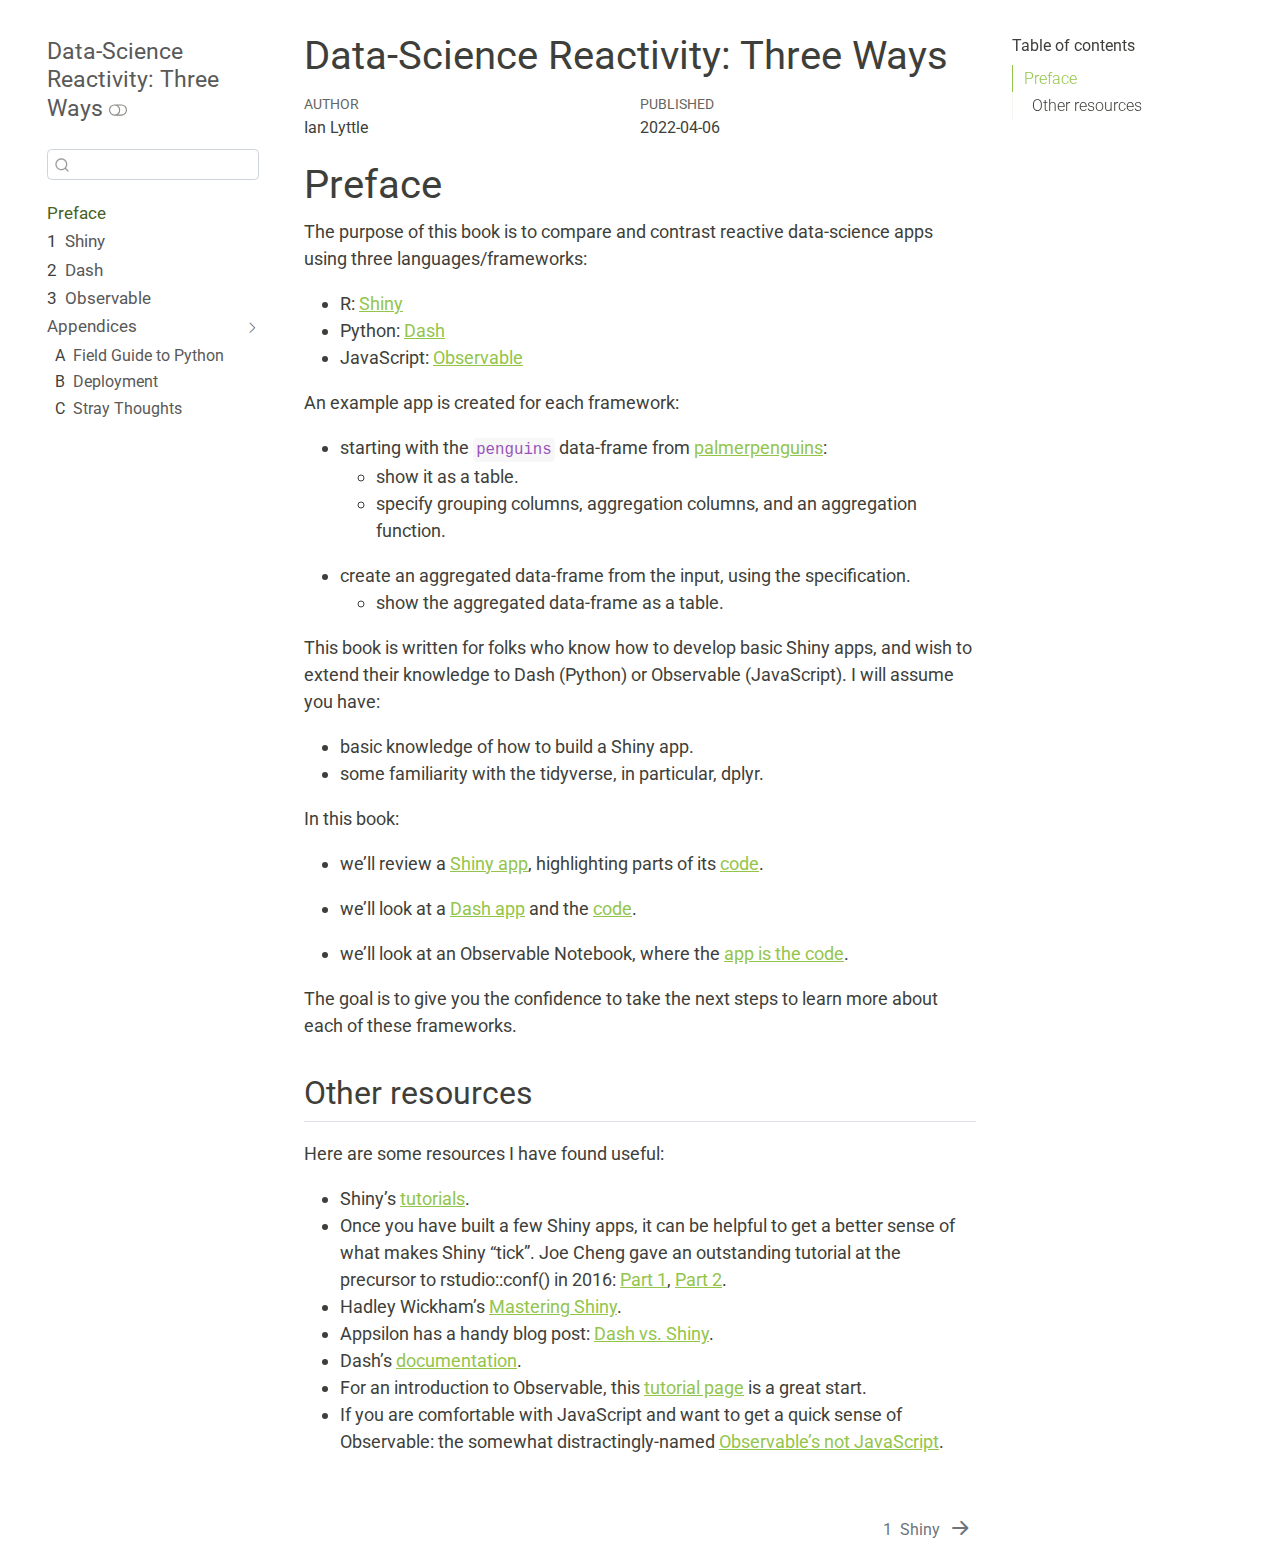
==== index.html @ ca19e988 "Deploying to gh-pages from @ ijlyttle/reactivity-three-ways-quarto@a96dbd3be775e55832cfa97b2960881d2" ====
<!DOCTYPE html>
<html xmlns="http://www.w3.org/1999/xhtml" lang="en" xml:lang="en"><head>
  <meta charset="utf-8">
  <meta name="generator" content="quarto-0.9.194">
  <meta name="viewport" content="width=device-width, initial-scale=1.0, user-scalable=yes">
  <meta name="author" content="Ian Lyttle">
  <title>Data-Science Reactivity: Three Ways</title>
  <style>
    code{white-space: pre-wrap;}
    span.smallcaps{font-variant: small-caps;}
    span.underline{text-decoration: underline;}
    div.column{display: inline-block; vertical-align: top; width: 50%;}
    div.hanging-indent{margin-left: 1.5em; text-indent: -1.5em;}
    ul.task-list{list-style: none;}
  </style>

  <script src="site_libs/quarto-nav/quarto-nav.js"></script>
  <script src="site_libs/quarto-nav/headroom.min.js"></script>
  <script src="site_libs/clipboard/clipboard.min.js"></script>
  <meta name="quarto:offset" content="./">
  <script src="site_libs/quarto-search/autocomplete.umd.js"></script>
  <script src="site_libs/quarto-search/fuse.min.js"></script>
  <script src="site_libs/quarto-search/quarto-search.js"></script>
  <link href="./shiny.html" rel="next">
  <script src="site_libs/quarto-html/quarto.js"></script>
  <script src="site_libs/quarto-html/popper.min.js"></script>
  <script src="site_libs/quarto-html/tippy.umd.min.js"></script>
  <script src="site_libs/quarto-html/anchor.min.js"></script>
  <link href="site_libs/quarto-html/tippy.css" rel="stylesheet">
  <link class="quarto-color-scheme" id="quarto-text-highlighting-styles" href="site_libs/quarto-html/quarto-syntax-highlighting.css" rel="stylesheet">
  <link class="quarto-color-scheme quarto-color-alternate" rel="prefetch" id="quarto-text-highlighting-styles" href="site_libs/quarto-html/quarto-syntax-highlighting-dark.css">
  <script src="site_libs/bootstrap/bootstrap.min.js"></script>
  <link href="site_libs/bootstrap/bootstrap-icons.css" rel="stylesheet">
  <link class="quarto-color-scheme" href="site_libs/bootstrap/bootstrap.min.css" rel="stylesheet">
  <link class="quarto-color-scheme quarto-color-alternate" rel="prefetch" href="site_libs/bootstrap/bootstrap-dark.min.css">
  <script id="quarto-search-options" type="application/json">{
    "location": "sidebar",
    "copy-button": false,
    "collapse-after": 3,
    "panel-placement": "start",
    "type": "textbox",
    "limit": 20,
    "language": {
      "search-no-results-text": "No results",
      "search-matching-documents-text": "matching documents",
      "search-copy-link-title": "Copy link to search",
      "search-hide-matches-text": "Hide additional matches",
      "search-more-match-text": "more match in this document",
      "search-more-matches-text": "more matches in this document",
      "search-clear-button-title": "Clear",
      "search-detached-cancel-button-title": "Cancel",
      "search-submit-button-title": "Submit"
    }
  }</script>
  <script>
    // wait for the DOM to finish loading, then run function
    window.addEventListener('DOMContentLoaded', (event) => {

      // we want to set some element styles depending on light-mode/dark-mode
      //   - the theme of the document depends on class 'alternate' being present
      //       true: dark-mode
      //       false: light-mode

      // see: https://developer.mozilla.org/en-US/docs/Web/API/MutationObserver/observe#examples
      // identify an element to observe
      const elementToObserve = document.querySelector(".quarto-color-scheme-toggle");

      // create a new instance of `MutationObserver` named `observer`,
      // passing it a callback function
      const observer = new MutationObserver(function() {

        // img elements with src attribute that end in '.svg'
        const selImageSvg = 'img[src$=".svg"]';

        // create a callback function for an element to change its style.filter
        const setFilter = (value) => {
          return (element) => element.style.filter = value;
        }


        let filter = 'invert(0%)';
        if (elementToObserve.classList.contains('alternate')) {
          // console.log('i am dark mode');
          filter = 'invert(100%)';
        }

        // apply filter to images
        document.querySelectorAll(selImageSvg).forEach(setFilter(filter));
      });

      // call `observe()` on that MutationObserver instance,
      // passing it the element to observe, and the options object
      observer.observe(elementToObserve, {attributeFilter: ['class']});

      // touch class to initiate observe event
      elementToObserve.classList = elementToObserve.classList;

    });
  </script>
  <!--[if lt IE 9]>
    <script src="//cdnjs.cloudflare.com/ajax/libs/html5shiv/3.7.3/html5shiv-printshiv.min.js"></script>
  <![endif]-->
</head>
<body class="floating">
<div id="quarto-search-results"></div>
  <header id="quarto-header" class="headroom fixed-top">
  <nav class="quarto-secondary-nav" data-bs-toggle="collapse" data-bs-target="#quarto-sidebar" aria-controls="quarto-sidebar" aria-expanded="false" aria-label="Toggle sidebar navigation" onclick="if (window.quartoToggleHeadroom) { window.quartoToggleHeadroom(); }">
    <div class="container-fluid d-flex justify-content-between">
      <h1 class="quarto-secondary-nav-title">Data-Science Reactivity: Three Ways</h1>
      <button type="button" class="quarto-btn-toggle btn" aria-label="Show secondary navigation">
        <i class="bi bi-chevron-right"></i>
      </button>
    </div>
  </nav>
</header>
<!-- content -->
<div id="quarto-content" class="quarto-container page-columns page-rows-contents page-layout-article">
<!-- sidebar -->
  <nav id="quarto-sidebar" class="sidebar collapse sidebar-navigation floating overflow-auto">
    <div class="pt-lg-2 mt-2 text-left sidebar-header">
    <div class="sidebar-title mb-0 py-0">
      <a href="./">Data-Science Reactivity: Three Ways</a> 
        <div class="sidebar-tools-main">
  <a href="" class="quarto-color-scheme-toggle sidebar-tool" onclick="window.quartoToggleColorScheme(); return false;" title="Toggle dark mode"><i class="bi"></i></a>
</div>
    </div>
      </div>
      <div class="mt-2 flex-shrink-0 align-items-center">
        <div class="sidebar-search">
        <div id="quarto-search" class="" title="Search"></div>
        </div>
      </div>
    <div class="sidebar-menu-container"> 
    <ul class="list-unstyled mt-1">
        <li class="sidebar-item">
  <div class="sidebar-item-container"> 
  <a href="./index.html" class="sidebar-item-text sidebar-link active">Preface</a>
  </div>
</li>
        <li class="sidebar-item">
  <div class="sidebar-item-container"> 
  <a href="./shiny.html" class="sidebar-item-text sidebar-link"><span class="chapter-number">1</span>&nbsp; <span class="chapter-title">Shiny</span></a>
  </div>
</li>
        <li class="sidebar-item">
  <div class="sidebar-item-container"> 
  <a href="./dash.html" class="sidebar-item-text sidebar-link"><span class="chapter-number">2</span>&nbsp; <span class="chapter-title">Dash</span></a>
  </div>
</li>
        <li class="sidebar-item">
  <div class="sidebar-item-container"> 
  <a href="./observable.html" class="sidebar-item-text sidebar-link"><span class="chapter-number">3</span>&nbsp; <span class="chapter-title">Observable</span></a>
  </div>
</li>
        <li class="sidebar-item sidebar-item-section">
    <div class="sidebar-item-container"> 
        <a class="sidebar-item-text sidebar-link text-start" data-bs-toggle="collapse" data-bs-target="#quarto-sidebar-section-1" aria-expanded="true">Appendices</a>
      <a class="sidebar-item-toggle text-start" data-bs-toggle="collapse" data-bs-target="#quarto-sidebar-section-1" aria-expanded="true">
        <i class="bi bi-chevron-right ms-2"></i>
      </a>
    </div>
    <ul id="quarto-sidebar-section-1" class="collapse list-unstyled sidebar-section depth1 show">  
        <li class="sidebar-item">
  <div class="sidebar-item-container"> 
  <a href="./field-guide-python.html" class="sidebar-item-text sidebar-link"><span class="chapter-number">A</span>&nbsp; <span class="chapter-title">Field Guide to Python</span></a>
  </div>
</li>
        <li class="sidebar-item">
  <div class="sidebar-item-container"> 
  <a href="./deployment.html" class="sidebar-item-text sidebar-link"><span class="chapter-number">B</span>&nbsp; <span class="chapter-title">Deployment</span></a>
  </div>
</li>
        <li class="sidebar-item">
  <div class="sidebar-item-container"> 
  <a href="./stray-thoughts.html" class="sidebar-item-text sidebar-link"><span class="chapter-number">C</span>&nbsp; <span class="chapter-title">Stray Thoughts</span></a>
  </div>
</li>
    </ul>
  </li>
    </ul>
    </div>
</nav>
<!-- margin-sidebar -->
    <div id="quarto-margin-sidebar" class="sidebar margin-sidebar">
        <nav id="TOC" role="doc-toc">
<h2 id="toc-title">Table of contents</h2>
<ul>
<li><a href="#preface" id="toc-preface" class="nav-link active" data-scroll-target="#preface">Preface</a>
<ul class="collapse">
<li><a href="#other-resources" id="toc-other-resources" class="nav-link" data-scroll-target="#other-resources">Other resources</a></li>
</ul></li>
</ul>
</nav>
    </div>
<!-- main -->
<main class="content" id="quarto-document-content">
<header id="title-block-header" class="quarto-title-block default">



<div class="quarto-title"><h1 class="title d-none d-lg-block display-7">Data-Science Reactivity: Three Ways</h1></div><div class="quarto-title-meta"><div><div class="quarto-title-meta-heading">Author</div><div class="quarto-title-meta-contents"><div class="quarto-title-authors"><div><div>
<p>Ian Lyttle</p>
</div></div></div></div></div><div><div class="quarto-title-meta-heading">Published</div><div class="quarto-title-meta-contents"><p class="date">2022-04-06</p></div></div></div></header>

<section id="preface" class="level1 unnumbered">
<h1 class="unnumbered">Preface</h1>
<p>The purpose of this book is to compare and contrast reactive data-science apps using three languages/frameworks:</p>
<ul>
<li>R: <a href="https://shiny.rstudio.com/">Shiny</a></li>
<li>Python: <a href="https://dash.plotly.com/">Dash</a></li>
<li>JavaScript: <a href="https://observablehq.com/@observablehq/five-minute-introduction">Observable</a></li>
</ul>
<p>An example app is created for each framework:</p>
<ul>
<li>starting with the <code>penguins</code> data-frame from <a href="https://allisonhorst.github.io/palmerpenguins/">palmerpenguins</a>:
<ul>
<li>show it as a table.</li>
<li>specify grouping columns, aggregation columns, and an aggregation function.</li>
</ul></li>
<li>create an aggregated data-frame from the input, using the specification.
<ul>
<li>show the aggregated data-frame as a table.</li>
</ul></li>
</ul>
<p>This book is written for folks who know how to develop basic Shiny apps, and wish to extend their knowledge to Dash (Python) or Observable (JavaScript). I will assume you have:</p>
<ul>
<li>basic knowledge of how to build a Shiny app.</li>
<li>some familiarity with the tidyverse, in particular, dplyr.</li>
</ul>
<p>In this book:</p>
<ul>
<li><p>we’ll review a <a href="https://ijlyttle.shinyapps.io/aggregate-local">Shiny app</a>, highlighting parts of its <a href="https://github.com/ijlyttle/reactivity-demo-shiny">code</a>.</p></li>
<li><p>we’ll look at a <a href="https://aggregate-local.herokuapp.com">Dash app</a> and the <a href="https://github.com/ijlyttle/reactivity-demo-dash">code</a>.</p></li>
<li><p>we’ll look at an Observable Notebook, where the <a href="https://observablehq.com/@ijlyttle/aggregate-local">app is the code</a>.</p></li>
</ul>
<p>The goal is to give you the confidence to take the next steps to learn more about each of these frameworks.</p>
<section id="other-resources" class="level2 unnumbered">
<h2 class="unnumbered anchored" data-anchor-id="other-resources">Other resources</h2>
<p>Here are some resources I have found useful:</p>
<ul>
<li>Shiny’s <a href="https://shiny.rstudio.com/tutorial/">tutorials</a>.</li>
<li>Once you have built a few Shiny apps, it can be helpful to get a better sense of what makes Shiny “tick”. Joe Cheng gave an outstanding tutorial at the precursor to rstudio::conf() in 2016: <a href="https://www.rstudio.com/resources/shiny-dev-con/reactivity-pt-1-joe-cheng/">Part 1</a>, <a href="https://www.rstudio.com/resources/shiny-dev-con/reactivity-pt-2/">Part 2</a>.</li>
<li>Hadley Wickham’s <a href="https://mastering-shiny.org/">Mastering Shiny</a>.</li>
<li>Appsilon has a handy blog post: <a href="https://appsilon.com/dash-vs-shiny/">Dash vs.&nbsp;Shiny</a>.</li>
<li>Dash’s <a href="https://dash.plotly.com/">documentation</a>.</li>
<li>For an introduction to Observable, this <a href="https://observablehq.com/tutorials">tutorial page</a> is a great start.</li>
<li>If you are comfortable with JavaScript and want to get a quick sense of Observable: the somewhat distractingly-named <a href="https://observablehq.com/@observablehq/observables-not-javascript">Observable’s not JavaScript</a>.</li>
</ul>



</section>
</section>
</main> <!-- /main -->
<script type="application/javascript">
window.document.addEventListener("DOMContentLoaded", function (event) {
  const disableStylesheet = (stylesheets) => {
    for (let i=0; i < stylesheets.length; i++) {
      const stylesheet = stylesheets[i];
      stylesheet.rel = 'prefetch';
    }
  }
  const enableStylesheet = (stylesheets) => {
    for (let i=0; i < stylesheets.length; i++) {
      const stylesheet = stylesheets[i];
      stylesheet.rel = 'stylesheet';
    }
  }
  const manageTransitions = (selector, allowTransitions) => {
    const els = window.document.querySelectorAll(selector);
    for (let i=0; i < els.length; i++) {
      const el = els[i];
      if (allowTransitions) {
        el.classList.remove('notransition');
      } else {
        el.classList.add('notransition');
      }
    }
  }
  const toggleColorMode = (alternate) => {
    // Switch the stylesheets
    const alternateStylesheets = window.document.querySelectorAll('link.quarto-color-scheme.quarto-color-alternate');
    manageTransitions('#quarto-margin-sidebar .nav-link', false);
    if (alternate) {
      enableStylesheet(alternateStylesheets);
    } else {
      disableStylesheet(alternateStylesheets);
    }
    manageTransitions('#quarto-margin-sidebar .nav-link', true);
    // Switch the toggles
    const toggles = window.document.querySelectorAll('.quarto-color-scheme-toggle');
    for (let i=0; i < toggles.length; i++) {
      const toggle = toggles[i];
      if (toggle) {
        if (alternate) {
          toggle.classList.add("alternate");     
        } else {
          toggle.classList.remove("alternate");
        }
      }
    }
  }
  const isFileUrl = () => { 
    return window.location.protocol === 'file:';
  }
  const hasAlternateSentinel = () => {  
    let styleSentinel = getColorSchemeSentinel();
    if (styleSentinel !== null) {
      return styleSentinel === "alternate";
    } else {
      return false;
    }
  }
  const setStyleSentinel = (alternate) => {
    const value = alternate ? "alternate" : "default";
    if (!isFileUrl()) {
      window.localStorage.setItem("quarto-color-scheme", value);
    } else {
      localAlternateSentinel = value;
    }
  }
  const getColorSchemeSentinel = () => {
    if (!isFileUrl()) {
      const storageValue = window.localStorage.getItem("quarto-color-scheme");
      return storageValue != null ? storageValue : localAlternateSentinel;
    } else {
      return localAlternateSentinel;
    }
  }
  let localAlternateSentinel = 'default';
  // Dark / light mode switch
  window.quartoToggleColorScheme = () => {
    // Read the current dark / light value 
    let toAlternate = !hasAlternateSentinel();
    toggleColorMode(toAlternate);
    setStyleSentinel(toAlternate);
  };
  // Ensure there is a toggle, if there isn't float one in the top right
  if (window.document.querySelector('.quarto-color-scheme-toggle') === null) {
    const a = window.document.createElement('a');
    a.classList.add('top-right');
    a.classList.add('quarto-color-scheme-toggle');
    a.href = "";
    a.onclick = function() { try { window.quartoToggleColorScheme(); } catch {} return false; };
    const i = window.document.createElement("i");
    i.classList.add('bi');
    a.appendChild(i);
    window.document.body.appendChild(a);
  }
  // Switch to dark mode if need be
  if (hasAlternateSentinel()) {
    toggleColorMode(true);
  } 
  const icon = "";
  const anchorJS = new window.AnchorJS();
  anchorJS.options = {
    placement: 'right',
    icon: icon
  };
  anchorJS.add('.anchored');
  const clipboard = new window.ClipboardJS('.code-copy-button', {
    target: function(trigger) {
      return trigger.previousElementSibling;
    }
  });
  clipboard.on('success', function(e) {
    // button target
    const button = e.trigger;
    // don't keep focus
    button.blur();
    // flash "checked"
    button.classList.add('code-copy-button-checked');
    setTimeout(function() {
      button.classList.remove('code-copy-button-checked');
    }, 1000);
    // clear code selection
    e.clearSelection();
  });
  function tippyHover(el, contentFn) {
    const config = {
      allowHTML: true,
      content: contentFn,
      maxWidth: 500,
      delay: 100,
      arrow: false,
      appendTo: function(el) {
          return el.parentElement;
      },
      interactive: true,
      interactiveBorder: 10,
      theme: 'quarto',
      placement: 'bottom-start'
    };
    window.tippy(el, config); 
  }
  const noterefs = window.document.querySelectorAll('a[role="doc-noteref"]');
  for (var i=0; i<noterefs.length; i++) {
    const ref = noterefs[i];
    tippyHover(ref, function() {
      let href = ref.getAttribute('href');
      try { href = new URL(href).hash; } catch {}
      const id = href.replace(/^#\/?/, "");
      const note = window.document.getElementById(id);
      return note.innerHTML;
    });
  }
  var bibliorefs = window.document.querySelectorAll('a[role="doc-biblioref"]');
  for (var i=0; i<bibliorefs.length; i++) {
    const ref = bibliorefs[i];
    const cites = ref.parentNode.getAttribute('data-cites').split(' ');
    tippyHover(ref, function() {
      var popup = window.document.createElement('div');
      cites.forEach(function(cite) {
        var citeDiv = window.document.createElement('div');
        citeDiv.classList.add('hanging-indent');
        citeDiv.classList.add('csl-entry');
        var biblioDiv = window.document.getElementById('ref-' + cite);
        if (biblioDiv) {
          citeDiv.innerHTML = biblioDiv.innerHTML;
        }
        popup.appendChild(citeDiv);
      });
      return popup.innerHTML;
    });
  }
});
</script>
<nav class="page-navigation">
  <div class="nav-page nav-page-previous">
  </div>
  <div class="nav-page nav-page-next">
      <a href="./shiny.html" class="pagination-link">
        <span class="nav-page-text"><span class="chapter-number">1</span>&nbsp; <span class="chapter-title">Shiny</span></span> <i class="bi bi-arrow-right-short"></i>
      </a>
  </div>
</nav>
</div> <!-- /content -->


</body></html>
---- site_libs/quarto-html/tippy.css ----
.tippy-box[data-animation=fade][data-state=hidden]{opacity:0}[data-tippy-root]{max-width:calc(100vw - 10px)}.tippy-box{position:relative;background-color:#333;color:#fff;border-radius:4px;font-size:14px;line-height:1.4;white-space:normal;outline:0;transition-property:transform,visibility,opacity}.tippy-box[data-placement^=top]>.tippy-arrow{bottom:0}.tippy-box[data-placement^=top]>.tippy-arrow:before{bottom:-7px;left:0;border-width:8px 8px 0;border-top-color:initial;transform-origin:center top}.tippy-box[data-placement^=bottom]>.tippy-arrow{top:0}.tippy-box[data-placement^=bottom]>.tippy-arrow:before{top:-7px;left:0;border-width:0 8px 8px;border-bottom-color:initial;transform-origin:center bottom}.tippy-box[data-placement^=left]>.tippy-arrow{right:0}.tippy-box[data-placement^=left]>.tippy-arrow:before{border-width:8px 0 8px 8px;border-left-color:initial;right:-7px;transform-origin:center left}.tippy-box[data-placement^=right]>.tippy-arrow{left:0}.tippy-box[data-placement^=right]>.tippy-arrow:before{left:-7px;border-width:8px 8px 8px 0;border-right-color:initial;transform-origin:center right}.tippy-box[data-inertia][data-state=visible]{transition-timing-function:cubic-bezier(.54,1.5,.38,1.11)}.tippy-arrow{width:16px;height:16px;color:#333}.tippy-arrow:before{content:"";position:absolute;border-color:transparent;border-style:solid}.tippy-content{position:relative;padding:5px 9px;z-index:1}
---- site_libs/quarto-html/quarto-syntax-highlighting.css ----
/* quarto syntax highlight colors */
:root {
  --quarto-hl-ot-color: #00769E;
  --quarto-hl-at-color: #677623;
  --quarto-hl-ss-color: #20794D;
  --quarto-hl-an-color: #5E5E5E;
  --quarto-hl-fu-color: #4758AB;
  --quarto-hl-st-color: #20794D;
  --quarto-hl-cf-color: #00769E;
  --quarto-hl-op-color: #5E5E5E;
  --quarto-hl-er-color: #AD0000;
  --quarto-hl-bn-color: #AD0000;
  --quarto-hl-al-color: #AD0000;
  --quarto-hl-va-color: #111111;
  --quarto-hl-bu-color: inherit;
  --quarto-hl-ex-color: inherit;
  --quarto-hl-pp-color: #AD0000;
  --quarto-hl-in-color: #5E5E5E;
  --quarto-hl-vs-color: #20794D;
  --quarto-hl-wa-color: #5E5E5E;
  --quarto-hl-do-color: #5E5E5E;
  --quarto-hl-im-color: inherit;
  --quarto-hl-ch-color: #20794D;
  --quarto-hl-dt-color: #AD0000;
  --quarto-hl-fl-color: #AD0000;
  --quarto-hl-co-color: #5E5E5E;
  --quarto-hl-cv-color: #5E5E5E;
  --quarto-hl-cn-color: #8f5902;
  --quarto-hl-sc-color: #5E5E5E;
  --quarto-hl-dv-color: #AD0000;
  --quarto-hl-kw-color: #00769E;
}

/* other quarto variables */
:root {
  --quarto-font-monospace: SFMono-Regular, Menlo, Monaco, Consolas, "Liberation Mono", "Courier New", monospace;
}

code span {
  color: #00769E;
}

code.sourceCode > span {
  color: #00769E;
}

div.sourceCode,
div.sourceCode pre.sourceCode {
  color: #00769E;
}

code span.ot {
  color: #00769E;
}

code span.at {
  color: #677623;
}

code span.ss {
  color: #20794D;
}

code span.an {
  color: #5E5E5E;
}

code span.fu {
  color: #4758AB;
}

code span.st {
  color: #20794D;
}

code span.cf {
  color: #00769E;
}

code span.op {
  color: #5E5E5E;
}

code span.er {
  color: #AD0000;
}

code span.bn {
  color: #AD0000;
}

code span.al {
  color: #AD0000;
}

code span.va {
  color: #111111;
}

code span.pp {
  color: #AD0000;
}

code span.in {
  color: #5E5E5E;
}

code span.vs {
  color: #20794D;
}

code span.wa {
  color: #5E5E5E;
  font-style: italic;
}

code span.do {
  color: #5E5E5E;
  font-style: italic;
}

code span.ch {
  color: #20794D;
}

code span.dt {
  color: #AD0000;
}

code span.fl {
  color: #AD0000;
}

code span.co {
  color: #5E5E5E;
}

code span.cv {
  color: #5E5E5E;
  font-style: italic;
}

code span.cn {
  color: #8f5902;
}

code span.sc {
  color: #5E5E5E;
}

code span.dv {
  color: #AD0000;
}

code span.kw {
  color: #00769E;
}

/*# sourceMappingURL=debc5d5d77c3f9108843748ff7464032.css.map */
---- site_libs/quarto-html/quarto-syntax-highlighting-dark.css ----
/* quarto syntax highlight colors */
:root {
  --quarto-hl-al-color: #f07178;
  --quarto-hl-an-color: #d4d0ab;
  --quarto-hl-at-color: #00e0e0;
  --quarto-hl-bn-color: #d4d0ab;
  --quarto-hl-bu-color: #abe338;
  --quarto-hl-ch-color: #abe338;
  --quarto-hl-co-color: #f8f8f2;
  --quarto-hl-cv-color: #ffd700;
  --quarto-hl-cn-color: #ffd700;
  --quarto-hl-cf-color: #ffa07a;
  --quarto-hl-dt-color: #ffa07a;
  --quarto-hl-dv-color: #d4d0ab;
  --quarto-hl-do-color: #f8f8f2;
  --quarto-hl-er-color: #f07178;
  --quarto-hl-ex-color: #00e0e0;
  --quarto-hl-fl-color: #d4d0ab;
  --quarto-hl-fu-color: #ffa07a;
  --quarto-hl-im-color: #abe338;
  --quarto-hl-in-color: #d4d0ab;
  --quarto-hl-kw-color: #ffa07a;
  --quarto-hl-op-color: #ffa07a;
  --quarto-hl-pp-color: #dcc6e0;
  --quarto-hl-re-color: #00e0e0;
  --quarto-hl-sc-color: #abe338;
  --quarto-hl-ss-color: #abe338;
  --quarto-hl-st-color: #abe338;
  --quarto-hl-va-color: #00e0e0;
  --quarto-hl-vs-color: #abe338;
  --quarto-hl-wa-color: #dcc6e0;
}

/* other quarto variables */
:root {
  --quarto-font-monospace: SFMono-Regular, Menlo, Monaco, Consolas, "Liberation Mono", "Courier New", monospace;
}

code span.al {
  font-weight: bold;
  color: #f07178;
}

code span.an {
  color: #d4d0ab;
}

code span.at {
  color: #00e0e0;
}

code span.bn {
  color: #d4d0ab;
}

code span.bu {
  color: #abe338;
}

code span.ch {
  color: #abe338;
}

code span.co {
  font-style: italic;
  color: #f8f8f2;
}

code span.cv {
  color: #ffd700;
}

code span.cn {
  color: #ffd700;
}

code span.cf {
  font-weight: bold;
  color: #ffa07a;
}

code span.dt {
  color: #ffa07a;
}

code span.dv {
  color: #d4d0ab;
}

code span.do {
  color: #f8f8f2;
}

code span.er {
  color: #f07178;
  text-decoration: underline;
}

code span.ex {
  font-weight: bold;
  color: #00e0e0;
}

code span.fl {
  color: #d4d0ab;
}

code span.fu {
  color: #ffa07a;
}

code span.im {
  color: #abe338;
}

code span.in {
  color: #d4d0ab;
}

code span.kw {
  font-weight: bold;
  color: #ffa07a;
}

code span {
  color: #f8f8f2;
}

code.sourceCode > span {
  color: #f8f8f2;
}

div.sourceCode,
div.sourceCode pre.sourceCode {
  color: #f8f8f2;
}

code span.op {
  color: #ffa07a;
}

code span.pp {
  color: #dcc6e0;
}

code span.re {
  color: #00e0e0;
}

code span.sc {
  color: #abe338;
}

code span.ss {
  color: #abe338;
}

code span.st {
  color: #abe338;
}

code span.va {
  color: #00e0e0;
}

code span.vs {
  color: #abe338;
}

code span.wa {
  color: #dcc6e0;
}

/*# sourceMappingURL=935a306eefa94366c21e1a970dddb765.css.map */
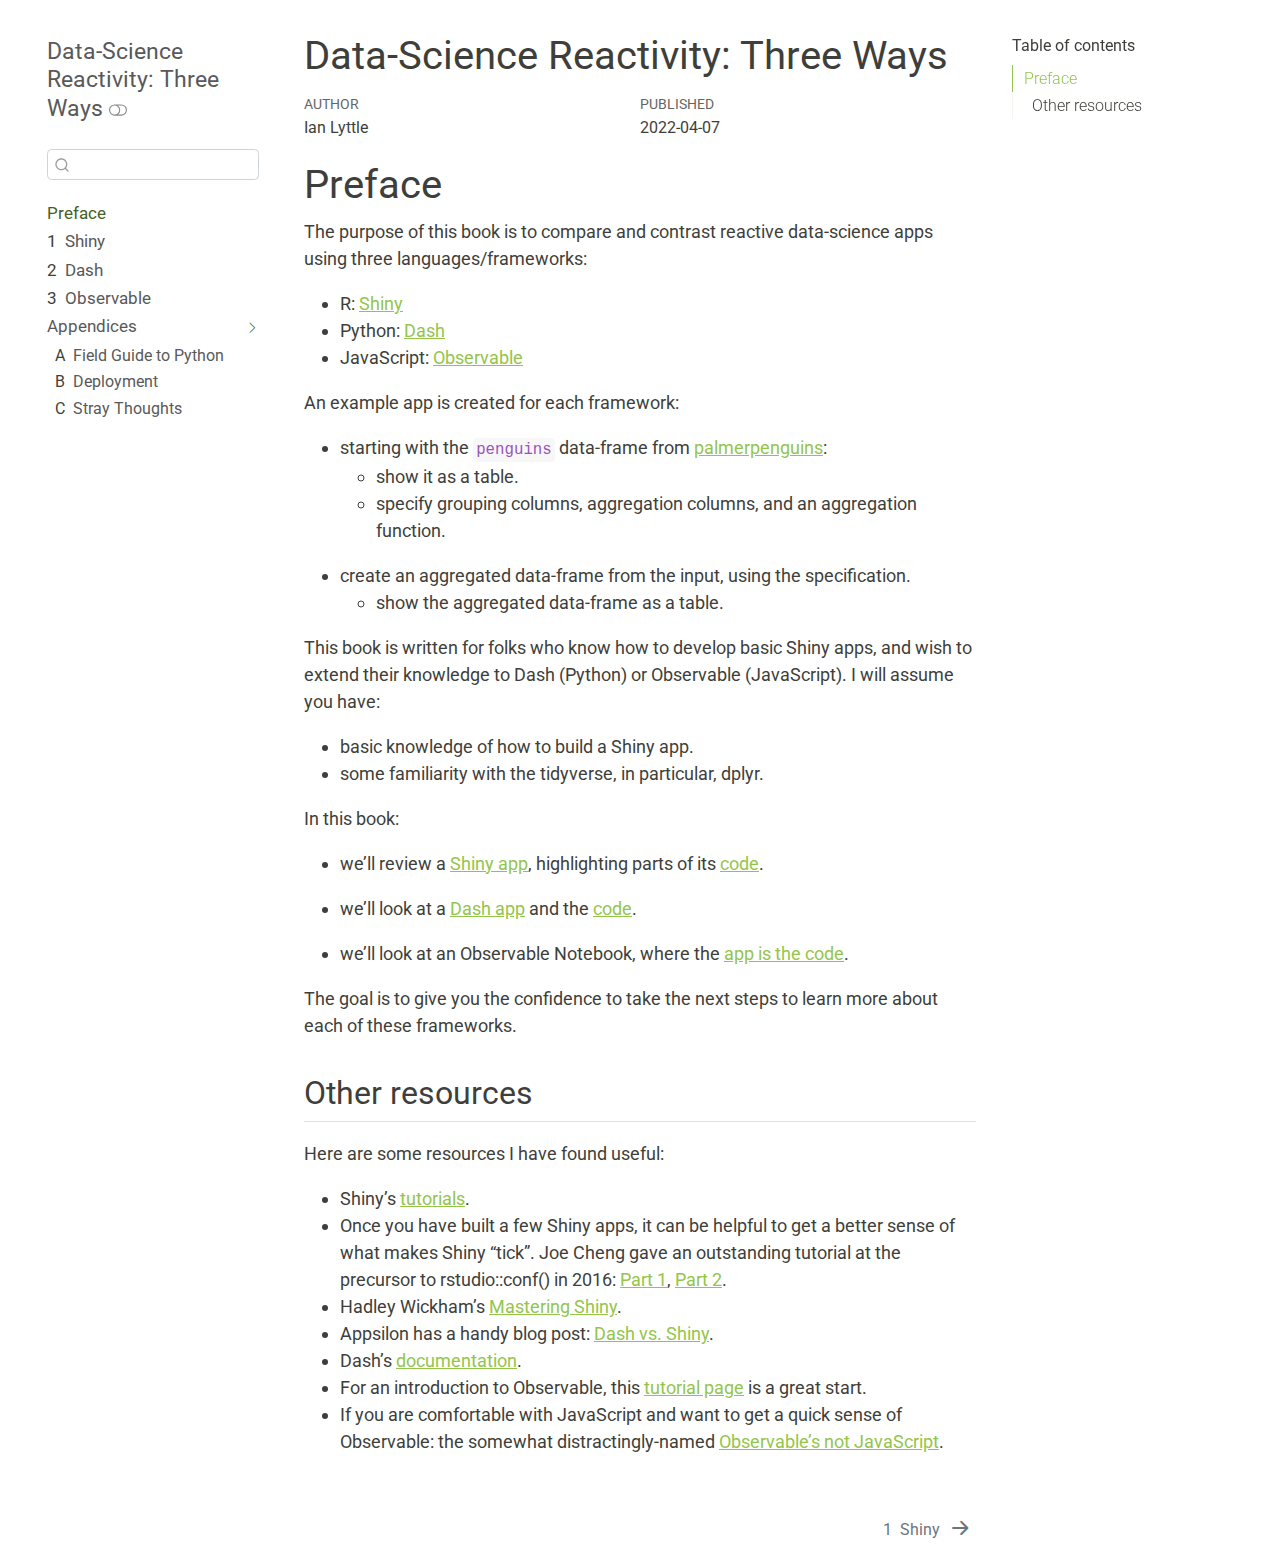
==== commit 5e8c44d6: "Deploying to gh-pages from @ ijlyttle/reactivity-three-ways-quarto@a7f268ed2f09e347afeab2babed9e9ba3" ====
--- a/index.html
+++ b/index.html
@@ -56,27 +56,40 @@
     // wait for the DOM to finish loading, then run function
     window.addEventListener('DOMContentLoaded', (event) => {
 
-      // we want to set some element styles depending on light-mode/dark-mode
-      //   - the theme of the document depends on class 'alternate' being present
-      //       true: dark-mode
-      //       false: light-mode
-
-      // see: https://developer.mozilla.org/en-US/docs/Web/API/MutationObserver/observe#examples
+      // This document uses SVG images: line diagrams with transparent background.
+      // I want to serve the document natively in either light-mode or dark-mode,
+      // so I want to "invert" these images according to the mode.
+      //
+      // I need a way to:
+      //  - determine the mode of the document
+      //  - invert an image, if needed
+      //  - run this function whenever the mode changes
+
+      // In Quarto, the mode of the document can be determined by looking at the
+      // class of the elmenent that has a class "quarto-color-scheme-toggle":
+      //
+      //  - if that class contains "alternate", the document uses dark-mode
+      //  - otherwise, it uses light-mode
+
+      // To invert an image, use a CSS filter:
+      //   https://developer.mozilla.org/en-US/docs/Web/CSS/filter
+      // We apply the CSS filter to all <img> elements with a class "filter".
+
+      // To execute a function in response to something changing, use an observer:
+      //   https://developer.mozilla.org/en-US/docs/Web/API/MutationObserver/observe#examples
+
       // identify an element to observe
       const elementToObserve = document.querySelector(".quarto-color-scheme-toggle");
 
-      // create a new instance of `MutationObserver` named `observer`,
-      // passing it a callback function
       const observer = new MutationObserver(function() {
 
-        // img elements with src attribute that end in '.svg'
-        const selImageSvg = 'img[src$=".svg"]';
+        // img elements with class "filter"
+        const selImageSvg = 'img.filter';
 
         // create a callback function for an element to change its style.filter
-        const setFilter = (value) => {
-          return (element) => element.style.filter = value;
+        const setFilter = (x) => {
+          return (element) => element.style.filter = x;
         }
-
 
         let filter = 'invert(0%)';
         if (elementToObserve.classList.contains('alternate')) {
@@ -88,8 +101,7 @@
         document.querySelectorAll(selImageSvg).forEach(setFilter(filter));
       });
 
-      // call `observe()` on that MutationObserver instance,
-      // passing it the element to observe, and the options object
+      // attach observer to element
       observer.observe(elementToObserve, {attributeFilter: ['class']});
 
       // touch class to initiate observe event
@@ -200,7 +212,7 @@
 
 <div class="quarto-title"><h1 class="title d-none d-lg-block display-7">Data-Science Reactivity: Three Ways</h1></div><div class="quarto-title-meta"><div><div class="quarto-title-meta-heading">Author</div><div class="quarto-title-meta-contents"><div class="quarto-title-authors"><div><div>
 <p>Ian Lyttle</p>
-</div></div></div></div></div><div><div class="quarto-title-meta-heading">Published</div><div class="quarto-title-meta-contents"><p class="date">2022-04-06</p></div></div></div></header>
+</div></div></div></div></div><div><div class="quarto-title-meta-heading">Published</div><div class="quarto-title-meta-contents"><p class="date">2022-04-07</p></div></div></div></header>
 
 <section id="preface" class="level1 unnumbered">
 <h1 class="unnumbered">Preface</h1>
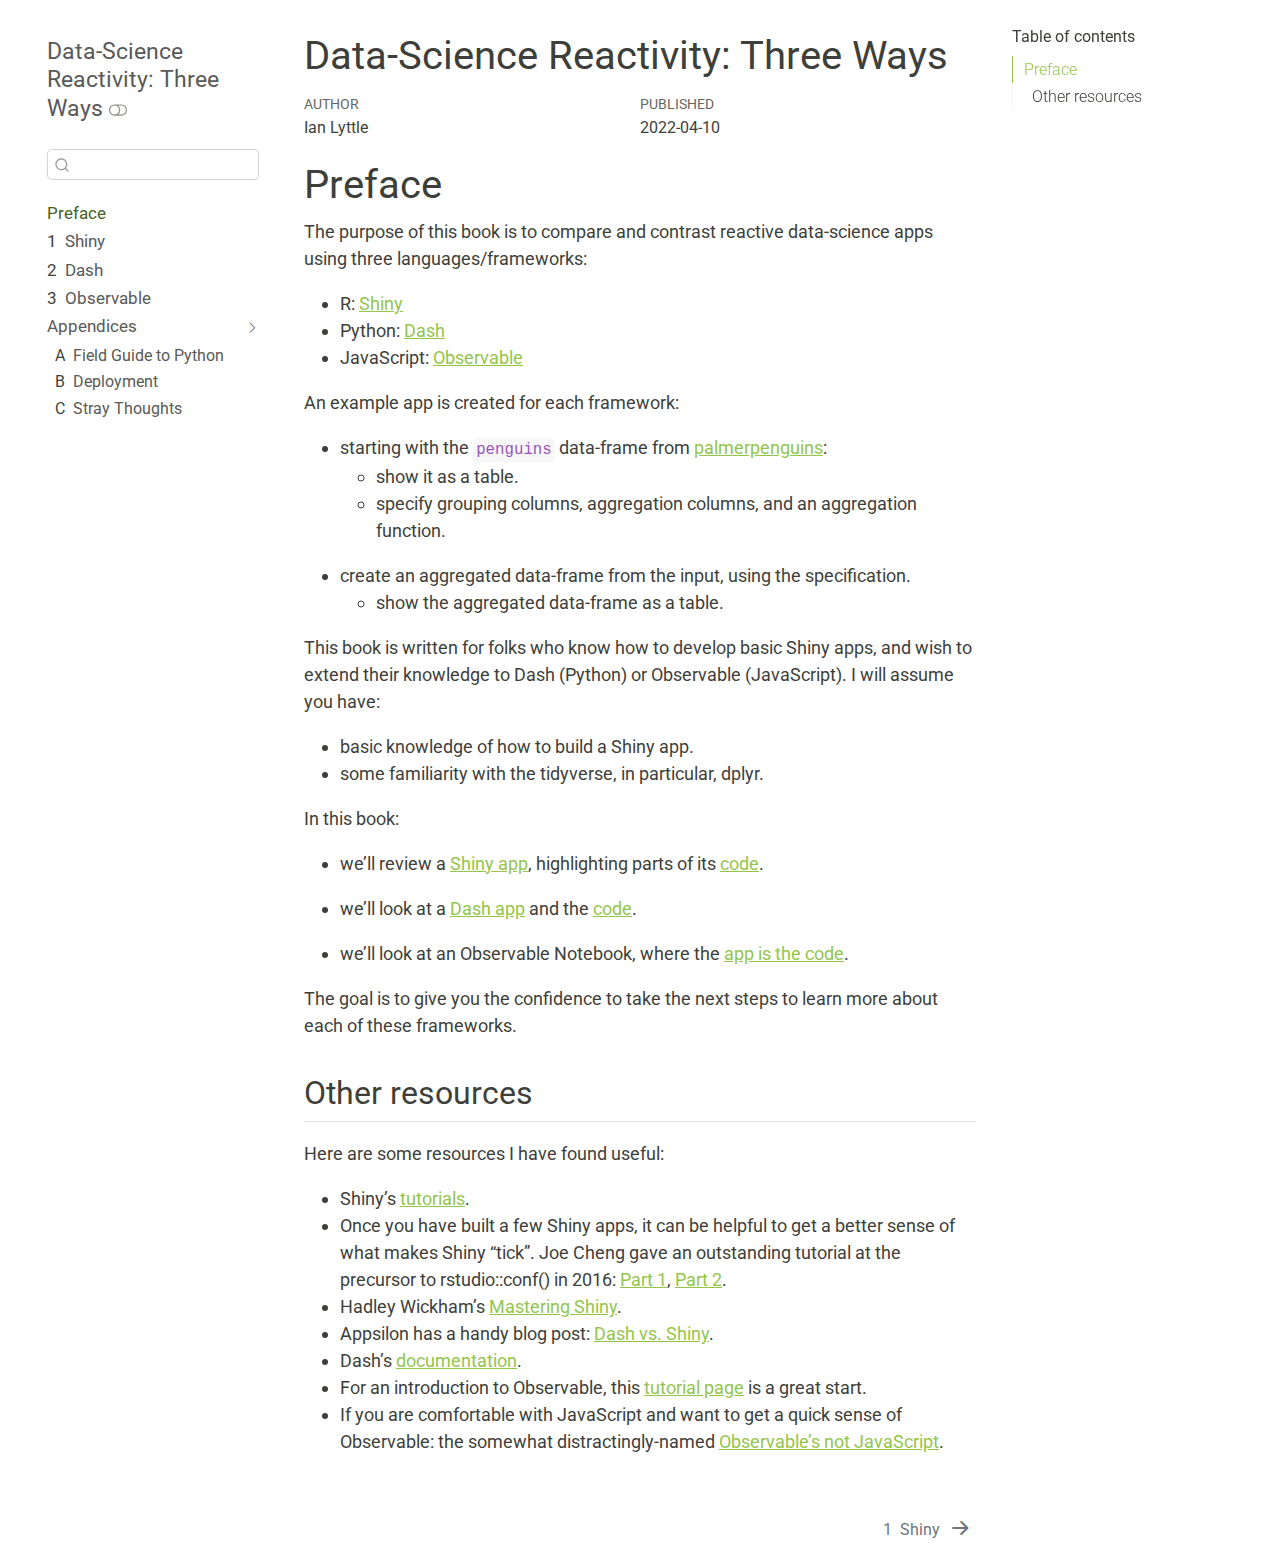
==== commit 8d06cb04: "Deploying to gh-pages from @ ijlyttle/reactivity-three-ways-quarto@4a72f3a3738b8b4b7397770b3e5109a1d" ====
--- a/index.html
+++ b/index.html
@@ -1,7 +1,7 @@
 <!DOCTYPE html>
 <html xmlns="http://www.w3.org/1999/xhtml" lang="en" xml:lang="en"><head>
   <meta charset="utf-8">
-  <meta name="generator" content="quarto-0.9.194">
+  <meta name="generator" content="quarto-0.9.227">
   <meta name="viewport" content="width=device-width, initial-scale=1.0, user-scalable=yes">
   <meta name="author" content="Ian Lyttle">
   <title>Data-Science Reactivity: Three Ways</title>
@@ -112,6 +112,7 @@
   <!--[if lt IE 9]>
     <script src="//cdnjs.cloudflare.com/ajax/libs/html5shiv/3.7.3/html5shiv-printshiv.min.js"></script>
   <![endif]-->
+  <link rel="stylesheet" href="nocheckbox.css">
 </head>
 <body class="floating">
 <div id="quarto-search-results"></div>
@@ -212,7 +213,7 @@
 
 <div class="quarto-title"><h1 class="title d-none d-lg-block display-7">Data-Science Reactivity: Three Ways</h1></div><div class="quarto-title-meta"><div><div class="quarto-title-meta-heading">Author</div><div class="quarto-title-meta-contents"><div class="quarto-title-authors"><div><div>
 <p>Ian Lyttle</p>
-</div></div></div></div></div><div><div class="quarto-title-meta-heading">Published</div><div class="quarto-title-meta-contents"><p class="date">2022-04-07</p></div></div></div></header>
+</div></div></div></div></div><div><div class="quarto-title-meta-heading">Published</div><div class="quarto-title-meta-contents"><p class="date">2022-04-10</p></div></div></div></header>
 
 <section id="preface" class="level1 unnumbered">
 <h1 class="unnumbered">Preface</h1>
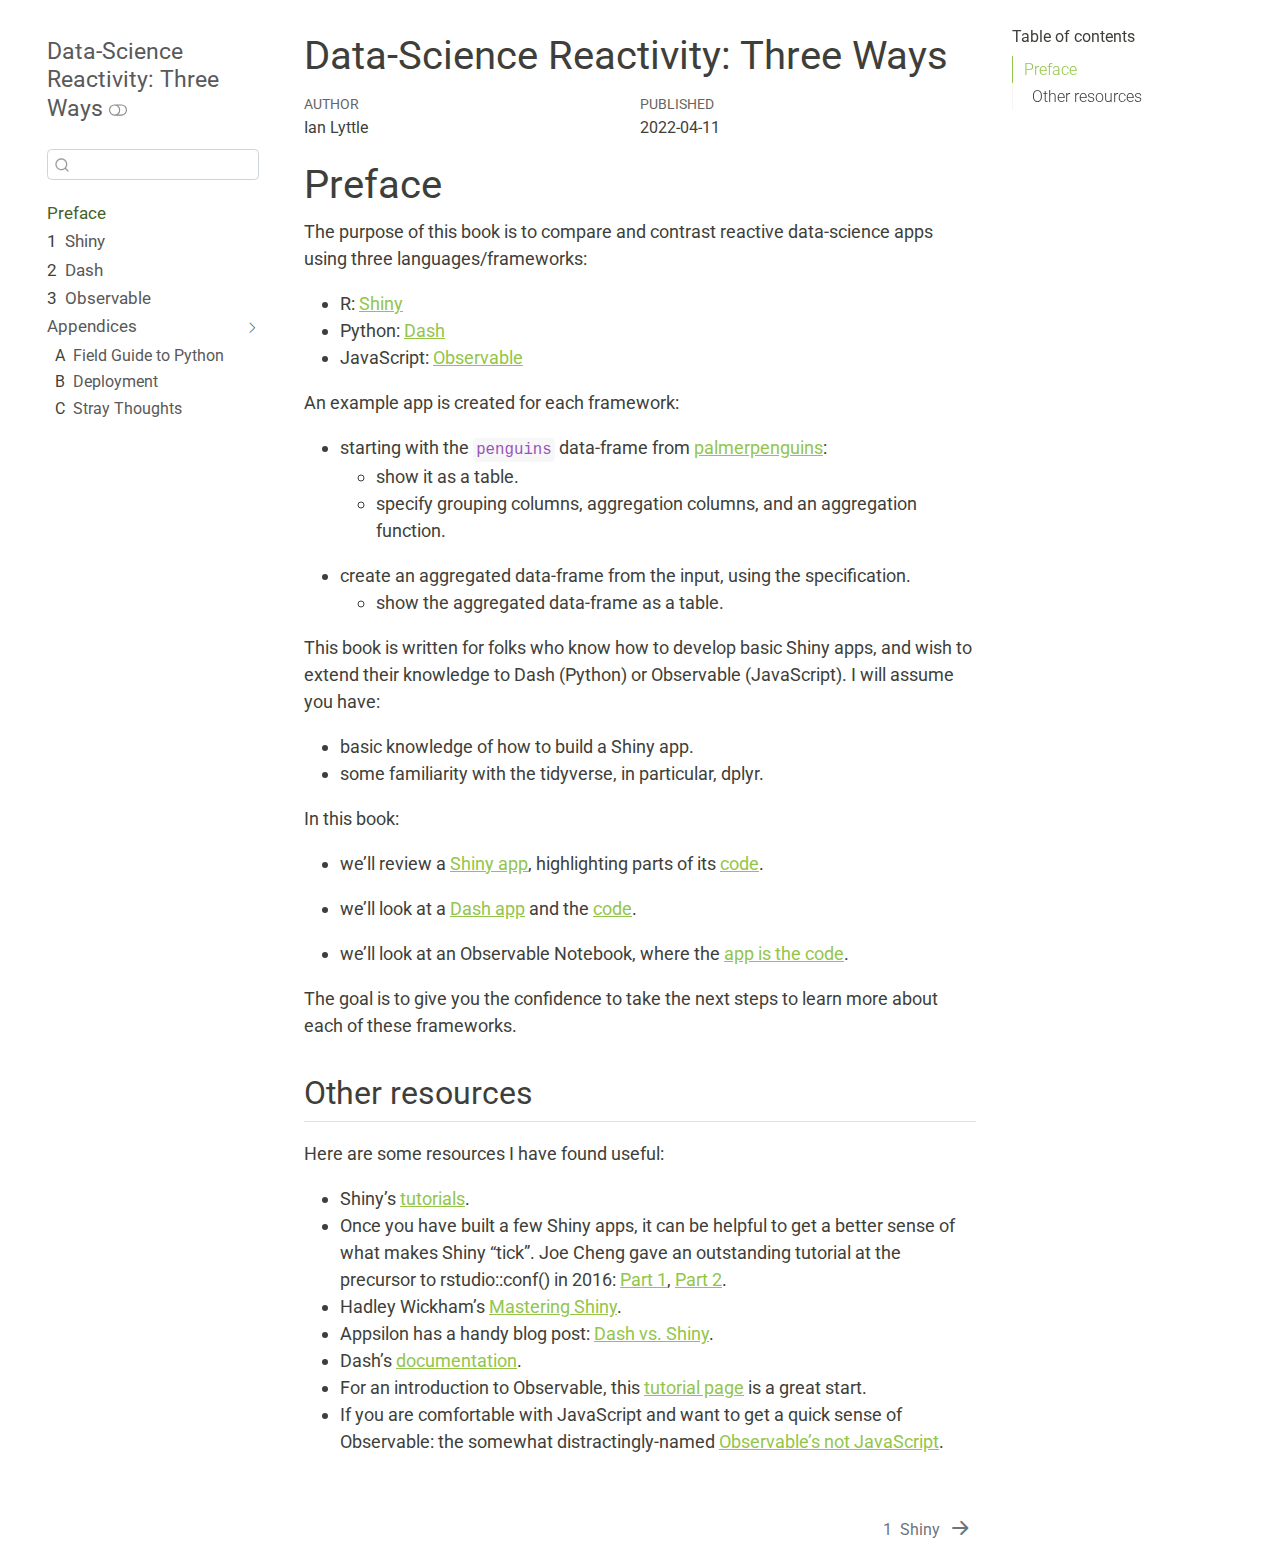
==== commit 3b588715: "Deploying to gh-pages from @ ijlyttle/reactivity-three-ways-quarto@ff2182e581c40e409d5d99155f4deec55" ====
--- a/index.html
+++ b/index.html
@@ -1,7 +1,7 @@
 <!DOCTYPE html>
 <html xmlns="http://www.w3.org/1999/xhtml" lang="en" xml:lang="en"><head>
   <meta charset="utf-8">
-  <meta name="generator" content="quarto-0.9.227">
+  <meta name="generator" content="quarto-0.9.228">
   <meta name="viewport" content="width=device-width, initial-scale=1.0, user-scalable=yes">
   <meta name="author" content="Ian Lyttle">
   <title>Data-Science Reactivity: Three Ways</title>
@@ -213,7 +213,7 @@
 
 <div class="quarto-title"><h1 class="title d-none d-lg-block display-7">Data-Science Reactivity: Three Ways</h1></div><div class="quarto-title-meta"><div><div class="quarto-title-meta-heading">Author</div><div class="quarto-title-meta-contents"><div class="quarto-title-authors"><div><div>
 <p>Ian Lyttle</p>
-</div></div></div></div></div><div><div class="quarto-title-meta-heading">Published</div><div class="quarto-title-meta-contents"><p class="date">2022-04-10</p></div></div></div></header>
+</div></div></div></div></div><div><div class="quarto-title-meta-heading">Published</div><div class="quarto-title-meta-contents"><p class="date">2022-04-11</p></div></div></div></header>
 
 <section id="preface" class="level1 unnumbered">
 <h1 class="unnumbered">Preface</h1>
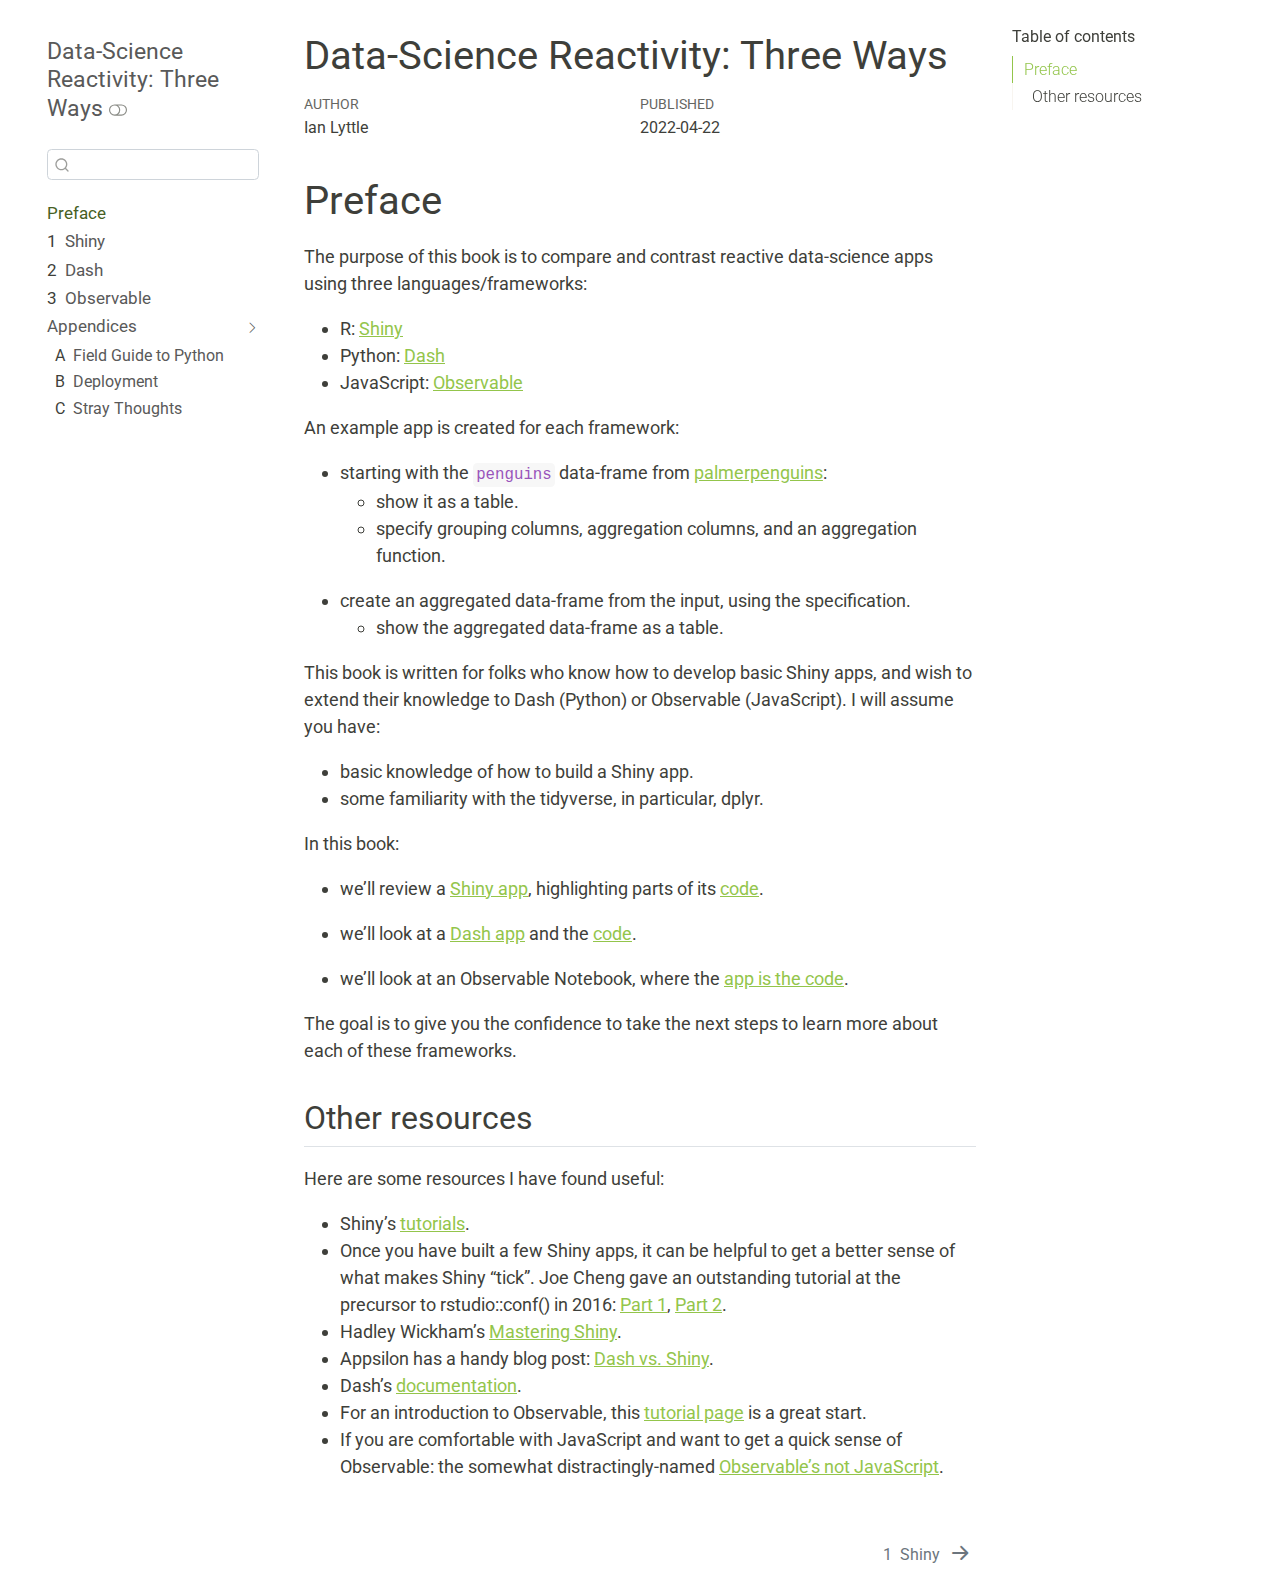
==== commit 51324024: "Deploying to gh-pages from @ ijlyttle/reactivity-three-ways-quarto@d35f1ccfda442e4f36a402dff1af101fa" ====
--- a/index.html
+++ b/index.html
@@ -1,120 +1,126 @@
 <!DOCTYPE html>
 <html xmlns="http://www.w3.org/1999/xhtml" lang="en" xml:lang="en"><head>
-  <meta charset="utf-8">
-  <meta name="generator" content="quarto-0.9.228">
-  <meta name="viewport" content="width=device-width, initial-scale=1.0, user-scalable=yes">
-  <meta name="author" content="Ian Lyttle">
-  <title>Data-Science Reactivity: Three Ways</title>
-  <style>
-    code{white-space: pre-wrap;}
-    span.smallcaps{font-variant: small-caps;}
-    span.underline{text-decoration: underline;}
-    div.column{display: inline-block; vertical-align: top; width: 50%;}
-    div.hanging-indent{margin-left: 1.5em; text-indent: -1.5em;}
-    ul.task-list{list-style: none;}
-  </style>
-
-  <script src="site_libs/quarto-nav/quarto-nav.js"></script>
-  <script src="site_libs/quarto-nav/headroom.min.js"></script>
-  <script src="site_libs/clipboard/clipboard.min.js"></script>
-  <meta name="quarto:offset" content="./">
-  <script src="site_libs/quarto-search/autocomplete.umd.js"></script>
-  <script src="site_libs/quarto-search/fuse.min.js"></script>
-  <script src="site_libs/quarto-search/quarto-search.js"></script>
-  <link href="./shiny.html" rel="next">
-  <script src="site_libs/quarto-html/quarto.js"></script>
-  <script src="site_libs/quarto-html/popper.min.js"></script>
-  <script src="site_libs/quarto-html/tippy.umd.min.js"></script>
-  <script src="site_libs/quarto-html/anchor.min.js"></script>
-  <link href="site_libs/quarto-html/tippy.css" rel="stylesheet">
-  <link class="quarto-color-scheme" id="quarto-text-highlighting-styles" href="site_libs/quarto-html/quarto-syntax-highlighting.css" rel="stylesheet">
-  <link class="quarto-color-scheme quarto-color-alternate" rel="prefetch" id="quarto-text-highlighting-styles" href="site_libs/quarto-html/quarto-syntax-highlighting-dark.css">
-  <script src="site_libs/bootstrap/bootstrap.min.js"></script>
-  <link href="site_libs/bootstrap/bootstrap-icons.css" rel="stylesheet">
-  <link class="quarto-color-scheme" href="site_libs/bootstrap/bootstrap.min.css" rel="stylesheet">
-  <link class="quarto-color-scheme quarto-color-alternate" rel="prefetch" href="site_libs/bootstrap/bootstrap-dark.min.css">
-  <script id="quarto-search-options" type="application/json">{
-    "location": "sidebar",
-    "copy-button": false,
-    "collapse-after": 3,
-    "panel-placement": "start",
-    "type": "textbox",
-    "limit": 20,
-    "language": {
-      "search-no-results-text": "No results",
-      "search-matching-documents-text": "matching documents",
-      "search-copy-link-title": "Copy link to search",
-      "search-hide-matches-text": "Hide additional matches",
-      "search-more-match-text": "more match in this document",
-      "search-more-matches-text": "more matches in this document",
-      "search-clear-button-title": "Clear",
-      "search-detached-cancel-button-title": "Cancel",
-      "search-submit-button-title": "Submit"
-    }
-  }</script>
-  <script>
-    // wait for the DOM to finish loading, then run function
-    window.addEventListener('DOMContentLoaded', (event) => {
-
-      // This document uses SVG images: line diagrams with transparent background.
-      // I want to serve the document natively in either light-mode or dark-mode,
-      // so I want to "invert" these images according to the mode.
-      //
-      // I need a way to:
-      //  - determine the mode of the document
-      //  - invert an image, if needed
-      //  - run this function whenever the mode changes
-
-      // In Quarto, the mode of the document can be determined by looking at the
-      // class of the elmenent that has a class "quarto-color-scheme-toggle":
-      //
-      //  - if that class contains "alternate", the document uses dark-mode
-      //  - otherwise, it uses light-mode
-
-      // To invert an image, use a CSS filter:
-      //   https://developer.mozilla.org/en-US/docs/Web/CSS/filter
-      // We apply the CSS filter to all <img> elements with a class "filter".
-
-      // To execute a function in response to something changing, use an observer:
-      //   https://developer.mozilla.org/en-US/docs/Web/API/MutationObserver/observe#examples
-
-      // identify an element to observe
-      const elementToObserve = document.querySelector(".quarto-color-scheme-toggle");
-
-      const observer = new MutationObserver(function() {
-
-        // img elements with class "filter"
-        const selImageSvg = 'img.filter';
-
-        // create a callback function for an element to change its style.filter
-        const setFilter = (x) => {
-          return (element) => element.style.filter = x;
-        }
-
-        let filter = 'invert(0%)';
-        if (elementToObserve.classList.contains('alternate')) {
-          // console.log('i am dark mode');
-          filter = 'invert(100%)';
-        }
-
-        // apply filter to images
-        document.querySelectorAll(selImageSvg).forEach(setFilter(filter));
-      });
-
-      // attach observer to element
-      observer.observe(elementToObserve, {attributeFilter: ['class']});
-
-      // touch class to initiate observe event
-      elementToObserve.classList = elementToObserve.classList;
-
+
+<meta charset="utf-8">
+<meta name="generator" content="quarto-0.9.298">
+
+<meta name="viewport" content="width=device-width, initial-scale=1.0, user-scalable=yes">
+
+<meta name="author" content="Ian Lyttle">
+<meta name="dcterms.date" content="2022-04-22">
+
+<title>Data-Science Reactivity: Three Ways</title>
+<style>
+code{white-space: pre-wrap;}
+span.smallcaps{font-variant: small-caps;}
+span.underline{text-decoration: underline;}
+div.column{display: inline-block; vertical-align: top; width: 50%;}
+div.hanging-indent{margin-left: 1.5em; text-indent: -1.5em;}
+ul.task-list{list-style: none;}
+</style>
+
+<script src="site_libs/quarto-nav/quarto-nav.js"></script>
+<script src="site_libs/quarto-nav/headroom.min.js"></script>
+<script src="site_libs/clipboard/clipboard.min.js"></script>
+<meta name="quarto:offset" content="./">
+<script src="site_libs/quarto-search/autocomplete.umd.js"></script>
+<script src="site_libs/quarto-search/fuse.min.js"></script>
+<script src="site_libs/quarto-search/quarto-search.js"></script>
+<link href="./shiny.html" rel="next">
+<script src="site_libs/quarto-html/quarto.js"></script>
+<script src="site_libs/quarto-html/popper.min.js"></script>
+<script src="site_libs/quarto-html/tippy.umd.min.js"></script>
+<script src="site_libs/quarto-html/anchor.min.js"></script>
+<link href="site_libs/quarto-html/tippy.css" rel="stylesheet">
+<link class="quarto-color-scheme" id="quarto-text-highlighting-styles" href="site_libs/quarto-html/quarto-syntax-highlighting.css" rel="stylesheet">
+<link class="quarto-color-scheme quarto-color-alternate" rel="prefetch" id="quarto-text-highlighting-styles" href="site_libs/quarto-html/quarto-syntax-highlighting-dark.css">
+<script src="site_libs/bootstrap/bootstrap.min.js"></script>
+<link href="site_libs/bootstrap/bootstrap-icons.css" rel="stylesheet">
+<link class="quarto-color-scheme" href="site_libs/bootstrap/bootstrap.min.css" rel="stylesheet">
+<link class="quarto-color-scheme quarto-color-alternate" rel="prefetch" href="site_libs/bootstrap/bootstrap-dark.min.css">
+<script id="quarto-search-options" type="application/json">{
+  "location": "sidebar",
+  "copy-button": false,
+  "collapse-after": 3,
+  "panel-placement": "start",
+  "type": "textbox",
+  "limit": 20,
+  "language": {
+    "search-no-results-text": "No results",
+    "search-matching-documents-text": "matching documents",
+    "search-copy-link-title": "Copy link to search",
+    "search-hide-matches-text": "Hide additional matches",
+    "search-more-match-text": "more match in this document",
+    "search-more-matches-text": "more matches in this document",
+    "search-clear-button-title": "Clear",
+    "search-detached-cancel-button-title": "Cancel",
+    "search-submit-button-title": "Submit"
+  }
+}</script>
+<script>
+  // wait for the DOM to finish loading, then run function
+  window.addEventListener('DOMContentLoaded', (event) => {
+
+    // This document uses SVG images: line diagrams with transparent background.
+    // I want to serve the document natively in either light-mode or dark-mode,
+    // so I want to "invert" these images according to the mode.
+    //
+    // I need a way to:
+    //  - determine the mode of the document
+    //  - invert an image, if needed
+    //  - run this function whenever the mode changes
+
+    // In Quarto, the mode of the document can be determined by looking at the
+    // class of the elmenent that has a class "quarto-color-scheme-toggle":
+    //
+    //  - if that class contains "alternate", the document uses dark-mode
+    //  - otherwise, it uses light-mode
+
+    // To invert an image, use a CSS filter:
+    //   https://developer.mozilla.org/en-US/docs/Web/CSS/filter
+    // We apply the CSS filter to all <img> elements with a class "filter".
+
+    // To execute a function in response to something changing, use an observer:
+    //   https://developer.mozilla.org/en-US/docs/Web/API/MutationObserver/observe#examples
+
+    // identify an element to observe
+    const elementToObserve = document.querySelector(".quarto-color-scheme-toggle");
+
+    const observer = new MutationObserver(function() {
+
+      // img elements with class "filter"
+      const selImageSvg = 'img.filter';
+
+      // create a callback function for an element to change its style.filter
+      const setFilter = (x) => {
+        return (element) => element.style.filter = x;
+      }
+
+      let filter = 'invert(0%)';
+      if (elementToObserve.classList.contains('alternate')) {
+        // console.log('i am dark mode');
+        filter = 'invert(100%)';
+      }
+
+      // apply filter to images
+      document.querySelectorAll(selImageSvg).forEach(setFilter(filter));
     });
-  </script>
-  <!--[if lt IE 9]>
-    <script src="//cdnjs.cloudflare.com/ajax/libs/html5shiv/3.7.3/html5shiv-printshiv.min.js"></script>
-  <![endif]-->
-  <link rel="stylesheet" href="nocheckbox.css">
+
+    // attach observer to element
+    observer.observe(elementToObserve, {attributeFilter: ['class']});
+
+    // touch class to initiate observe event
+    elementToObserve.classList = elementToObserve.classList;
+
+  });
+</script>
+
+
+<link rel="stylesheet" href="nocheckbox.css">
 </head>
+
 <body class="floating">
+
 <div id="quarto-search-results"></div>
   <header id="quarto-header" class="headroom fixed-top">
   <nav class="quarto-secondary-nav" data-bs-toggle="collapse" data-bs-target="#quarto-sidebar" aria-controls="quarto-sidebar" aria-expanded="false" aria-label="Toggle sidebar navigation" onclick="if (window.quartoToggleHeadroom) { window.quartoToggleHeadroom(); }">
@@ -196,24 +202,48 @@
 <!-- margin-sidebar -->
     <div id="quarto-margin-sidebar" class="sidebar margin-sidebar">
         <nav id="TOC" role="doc-toc">
-<h2 id="toc-title">Table of contents</h2>
-<ul>
-<li><a href="#preface" id="toc-preface" class="nav-link active" data-scroll-target="#preface">Preface</a>
-<ul class="collapse">
-<li><a href="#other-resources" id="toc-other-resources" class="nav-link" data-scroll-target="#other-resources">Other resources</a></li>
-</ul></li>
-</ul>
+    <h2 id="toc-title">Table of contents</h2>
+   
+  <ul>
+  <li><a href="#preface" id="toc-preface" class="nav-link active" data-scroll-target="#preface">Preface</a>
+  <ul class="collapse">
+  <li><a href="#other-resources" id="toc-other-resources" class="nav-link" data-scroll-target="#other-resources">Other resources</a></li>
+  </ul></li>
+  </ul>
 </nav>
     </div>
 <!-- main -->
 <main class="content" id="quarto-document-content">
+
 <header id="title-block-header" class="quarto-title-block default">
-
-
-
-<div class="quarto-title"><h1 class="title d-none d-lg-block display-7">Data-Science Reactivity: Three Ways</h1></div><div class="quarto-title-meta"><div><div class="quarto-title-meta-heading">Author</div><div class="quarto-title-meta-contents"><div class="quarto-title-authors"><div><div>
-<p>Ian Lyttle</p>
-</div></div></div></div></div><div><div class="quarto-title-meta-heading">Published</div><div class="quarto-title-meta-contents"><p class="date">2022-04-11</p></div></div></div></header>
+<div class="quarto-title">
+<h1 class="title d-none d-lg-block">Data-Science Reactivity: Three Ways</h1>
+</div>
+
+
+
+
+
+<div class="quarto-title-meta">
+
+    <div>
+    <div class="quarto-title-meta-heading">Author</div>
+    <div class="quarto-title-meta-contents">
+             <p>Ian Lyttle </p>
+          </div>
+  </div>
+    
+    <div>
+    <div class="quarto-title-meta-heading">Published</div>
+    <div class="quarto-title-meta-contents">
+      <p class="date">2022-04-22</p>
+    </div>
+  </div>
+    
+  </div>
+  
+
+</header>
 
 <section id="preface" class="level1 unnumbered">
 <h1 class="unnumbered">Preface</h1>
@@ -261,9 +291,9 @@
 </ul>
 
 
-
 </section>
 </section>
+
 </main> <!-- /main -->
 <script type="application/javascript">
 window.document.addEventListener("DOMContentLoaded", function (event) {
@@ -383,7 +413,10 @@
     button.blur();
     // flash "checked"
     button.classList.add('code-copy-button-checked');
+    var currentTitle = button.getAttribute("title");
+    button.setAttribute("title", "Copied!");
     setTimeout(function() {
+      button.setAttribute("title", currentTitle);
       button.classList.remove('code-copy-button-checked');
     }, 1000);
     // clear code selection
@@ -450,4 +483,5 @@
 </div> <!-- /content -->
 
 
+
 </body></html>--- a/site_libs/quarto-html/quarto-syntax-highlighting.css
+++ b/site_libs/quarto-html/quarto-syntax-highlighting.css
@@ -1,12 +1,12 @@
 /* quarto syntax highlight colors */
 :root {
-  --quarto-hl-ot-color: #00769E;
-  --quarto-hl-at-color: #677623;
+  --quarto-hl-ot-color: #003B4F;
+  --quarto-hl-at-color: #657422;
   --quarto-hl-ss-color: #20794D;
   --quarto-hl-an-color: #5E5E5E;
   --quarto-hl-fu-color: #4758AB;
   --quarto-hl-st-color: #20794D;
-  --quarto-hl-cf-color: #00769E;
+  --quarto-hl-cf-color: #003B4F;
   --quarto-hl-op-color: #5E5E5E;
   --quarto-hl-er-color: #AD0000;
   --quarto-hl-bn-color: #AD0000;
@@ -19,7 +19,7 @@
   --quarto-hl-vs-color: #20794D;
   --quarto-hl-wa-color: #5E5E5E;
   --quarto-hl-do-color: #5E5E5E;
-  --quarto-hl-im-color: inherit;
+  --quarto-hl-im-color: #00769E;
   --quarto-hl-ch-color: #20794D;
   --quarto-hl-dt-color: #AD0000;
   --quarto-hl-fl-color: #AD0000;
@@ -28,7 +28,7 @@
   --quarto-hl-cn-color: #8f5902;
   --quarto-hl-sc-color: #5E5E5E;
   --quarto-hl-dv-color: #AD0000;
-  --quarto-hl-kw-color: #00769E;
+  --quarto-hl-kw-color: #003B4F;
 }
 
 /* other quarto variables */
@@ -37,24 +37,24 @@
 }
 
 code span {
-  color: #00769E;
+  color: #003B4F;
 }
 
 code.sourceCode > span {
-  color: #00769E;
+  color: #003B4F;
 }
 
 div.sourceCode,
 div.sourceCode pre.sourceCode {
-  color: #00769E;
+  color: #003B4F;
 }
 
 code span.ot {
-  color: #00769E;
+  color: #003B4F;
 }
 
 code span.at {
-  color: #677623;
+  color: #657422;
 }
 
 code span.ss {
@@ -74,7 +74,7 @@
 }
 
 code span.cf {
-  color: #00769E;
+  color: #003B4F;
 }
 
 code span.op {
@@ -119,6 +119,10 @@
   font-style: italic;
 }
 
+code span.im {
+  color: #00769E;
+}
+
 code span.ch {
   color: #20794D;
 }
@@ -153,7 +157,11 @@
 }
 
 code span.kw {
-  color: #00769E;
+  color: #003B4F;
+}
+
+.prevent-inlining {
+  content: "</";
 }
 
 /*# sourceMappingURL=debc5d5d77c3f9108843748ff7464032.css.map */
--- a/site_libs/quarto-html/quarto-syntax-highlighting-dark.css
+++ b/site_libs/quarto-html/quarto-syntax-highlighting-dark.css
@@ -21,6 +21,7 @@
   --quarto-hl-in-color: #d4d0ab;
   --quarto-hl-kw-color: #ffa07a;
   --quarto-hl-op-color: #ffa07a;
+  --quarto-hl-ot-color: #00e0e0;
   --quarto-hl-pp-color: #dcc6e0;
   --quarto-hl-re-color: #00e0e0;
   --quarto-hl-sc-color: #abe338;
@@ -139,6 +140,10 @@
   color: #ffa07a;
 }
 
+code span.ot {
+  color: #00e0e0;
+}
+
 code span.pp {
   color: #dcc6e0;
 }
@@ -171,4 +176,8 @@
   color: #dcc6e0;
 }
 
+.prevent-inlining {
+  content: "</";
+}
+
 /*# sourceMappingURL=935a306eefa94366c21e1a970dddb765.css.map */
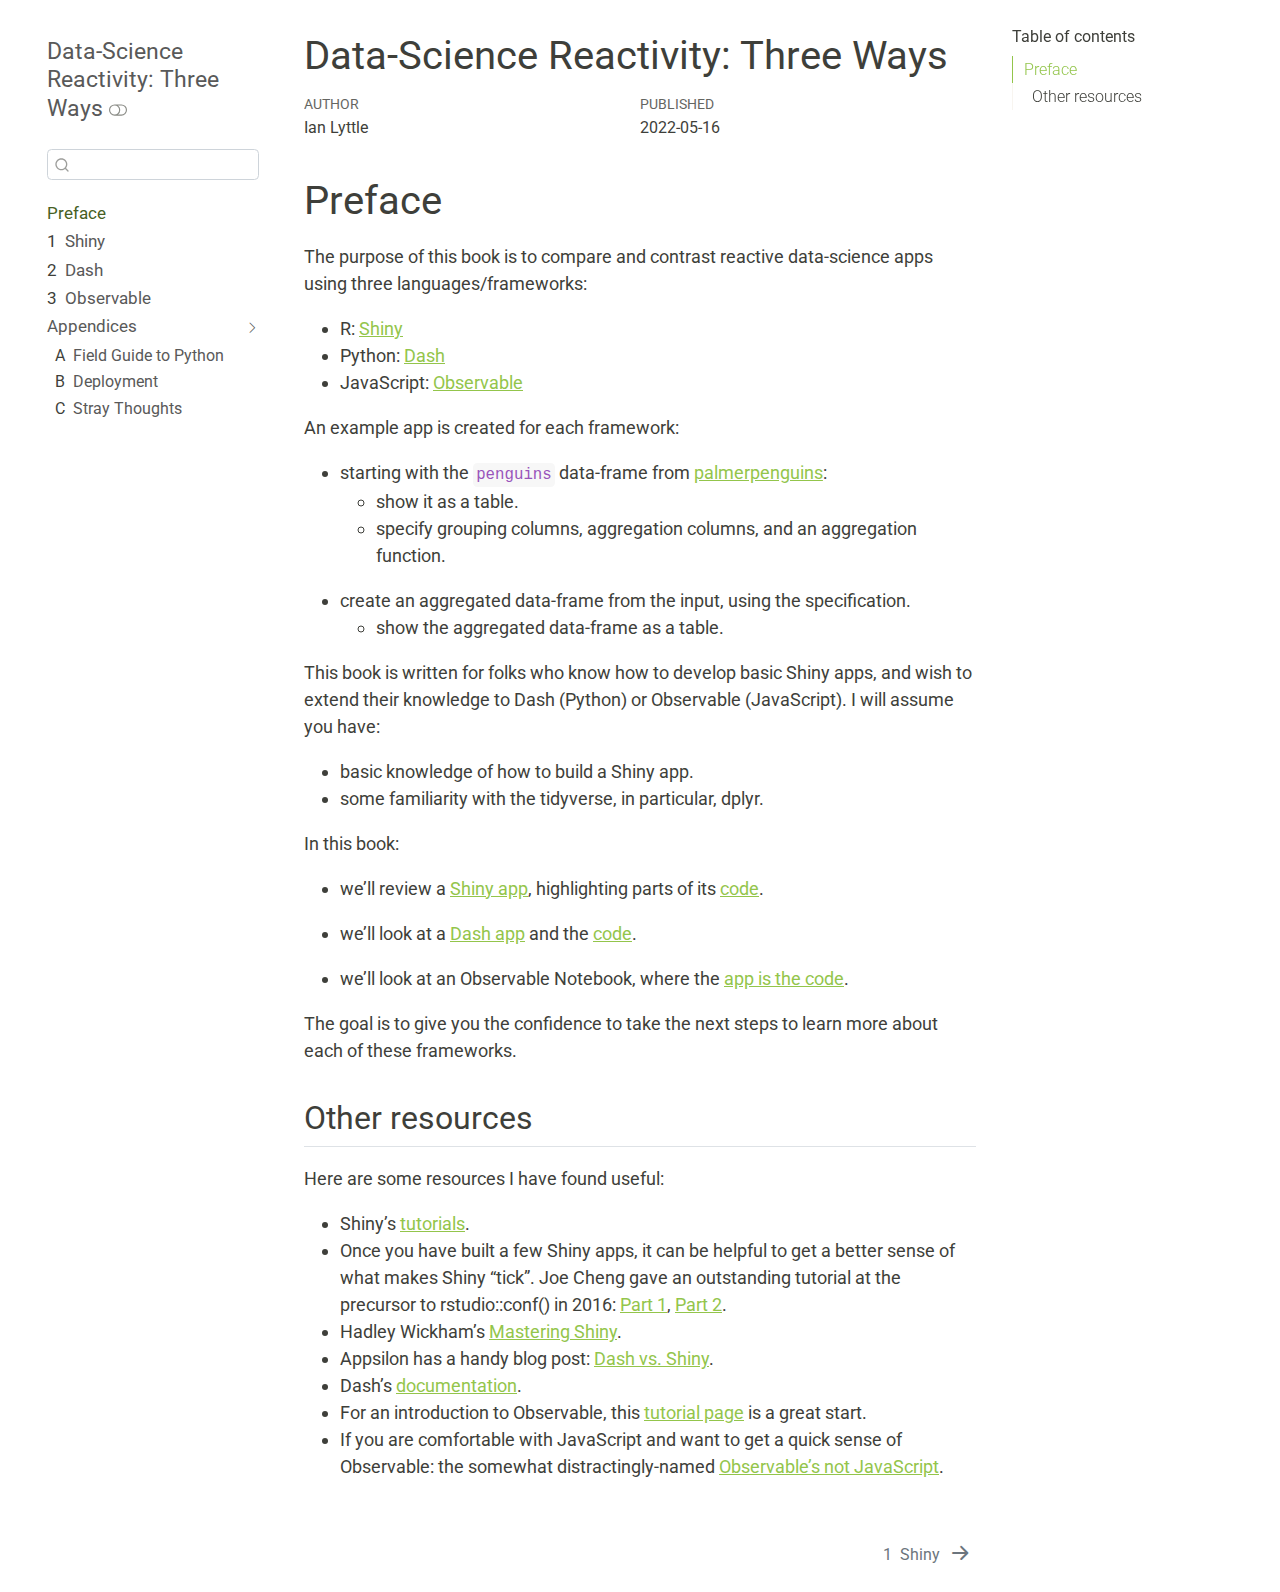
==== commit 61124edb: "Deploying to gh-pages from @ ijlyttle/reactivity-three-ways-quarto@46d2afbe68f7b26510e25f0a529417716" ====
--- a/index.html
+++ b/index.html
@@ -2,12 +2,12 @@
 <html xmlns="http://www.w3.org/1999/xhtml" lang="en" xml:lang="en"><head>
 
 <meta charset="utf-8">
-<meta name="generator" content="quarto-0.9.298">
+<meta name="generator" content="quarto-0.9.413">
 
 <meta name="viewport" content="width=device-width, initial-scale=1.0, user-scalable=yes">
 
 <meta name="author" content="Ian Lyttle">
-<meta name="dcterms.date" content="2022-04-22">
+<meta name="dcterms.date" content="2022-05-16">
 
 <title>Data-Science Reactivity: Three Ways</title>
 <style>
@@ -117,9 +117,10 @@
 
 
 <link rel="stylesheet" href="nocheckbox.css">
+<link rel="stylesheet" href="observable-background.css">
 </head>
 
-<body class="floating">
+<body class="nav-sidebar floating">
 
 <div id="quarto-search-results"></div>
   <header id="quarto-header" class="headroom fixed-top">
@@ -236,7 +237,7 @@
     <div>
     <div class="quarto-title-meta-heading">Published</div>
     <div class="quarto-title-meta-contents">
-      <p class="date">2022-04-22</p>
+      <p class="date">2022-05-16</p>
     </div>
   </div>
     
@@ -295,7 +296,7 @@
 </section>
 
 </main> <!-- /main -->
-<script type="application/javascript">
+<script id="quarto-html-after-body" type="application/javascript">
 window.document.addEventListener("DOMContentLoaded", function (event) {
   const disableStylesheet = (stylesheets) => {
     for (let i=0; i < stylesheets.length; i++) {
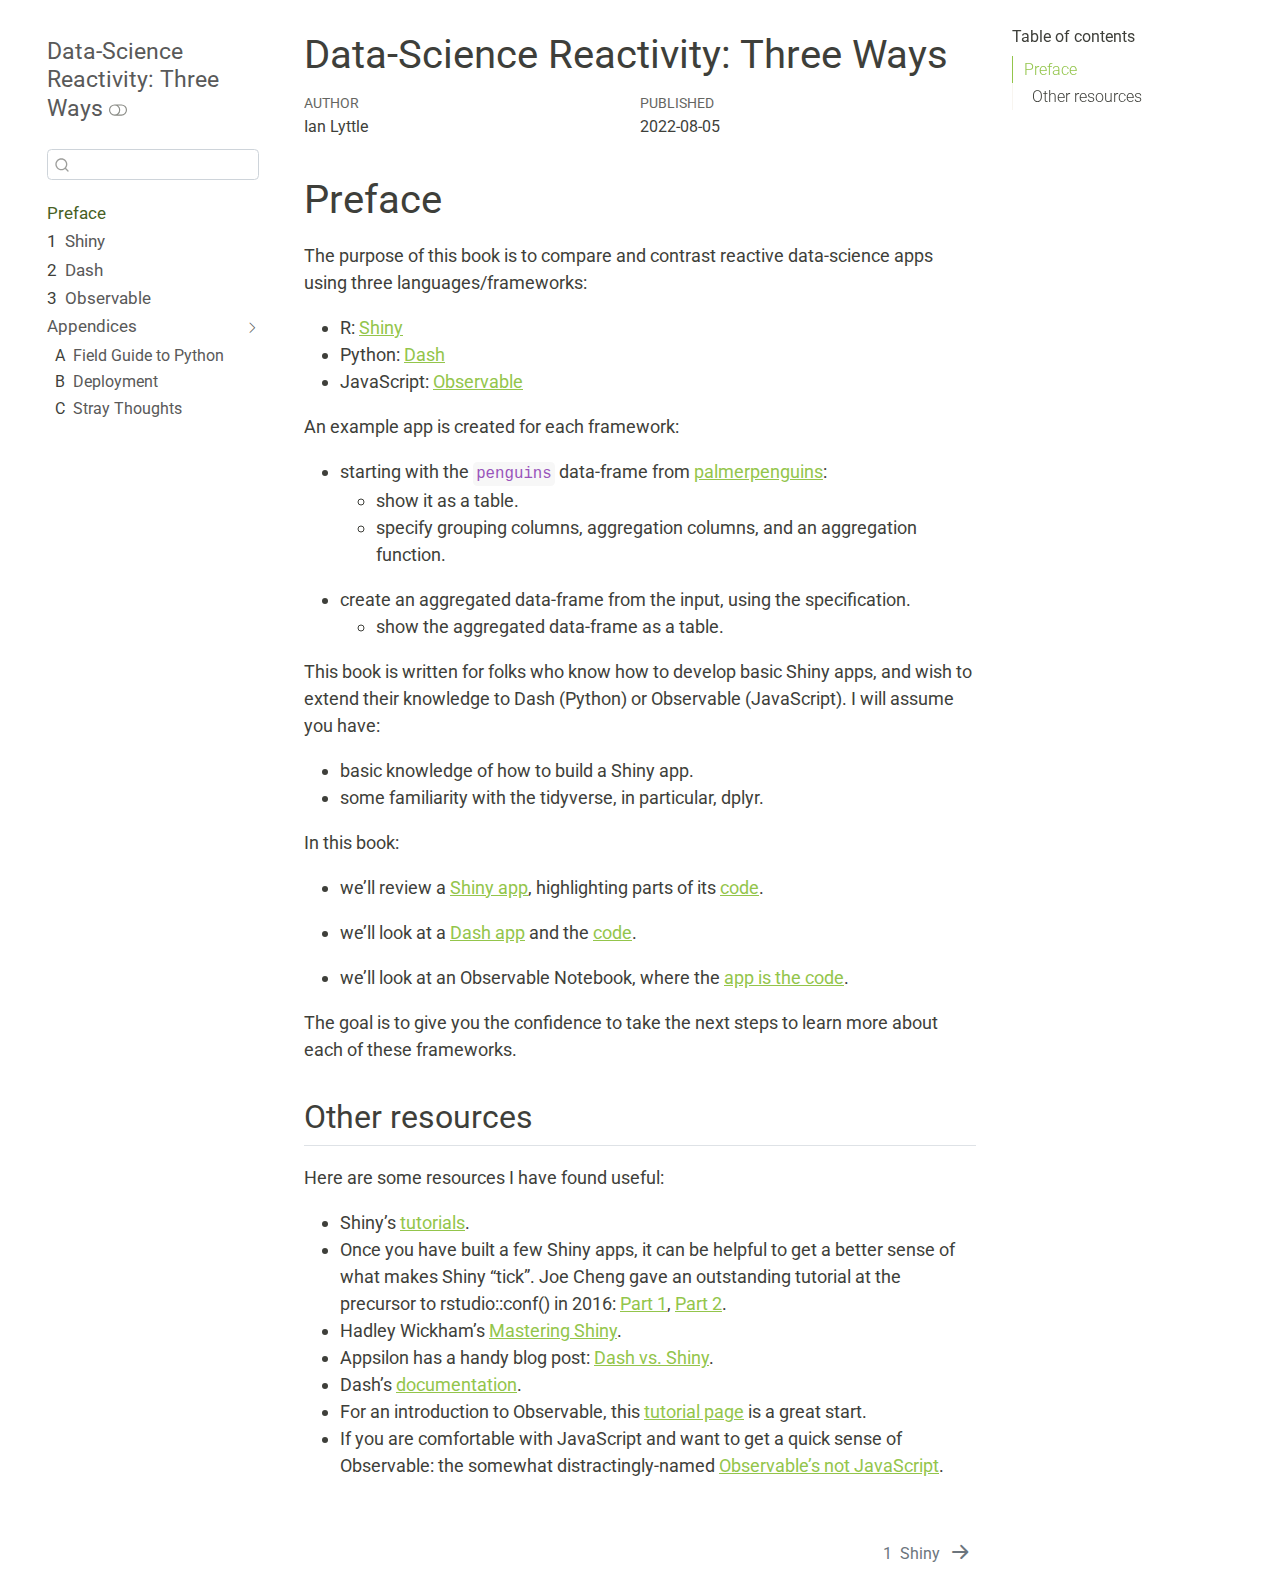
